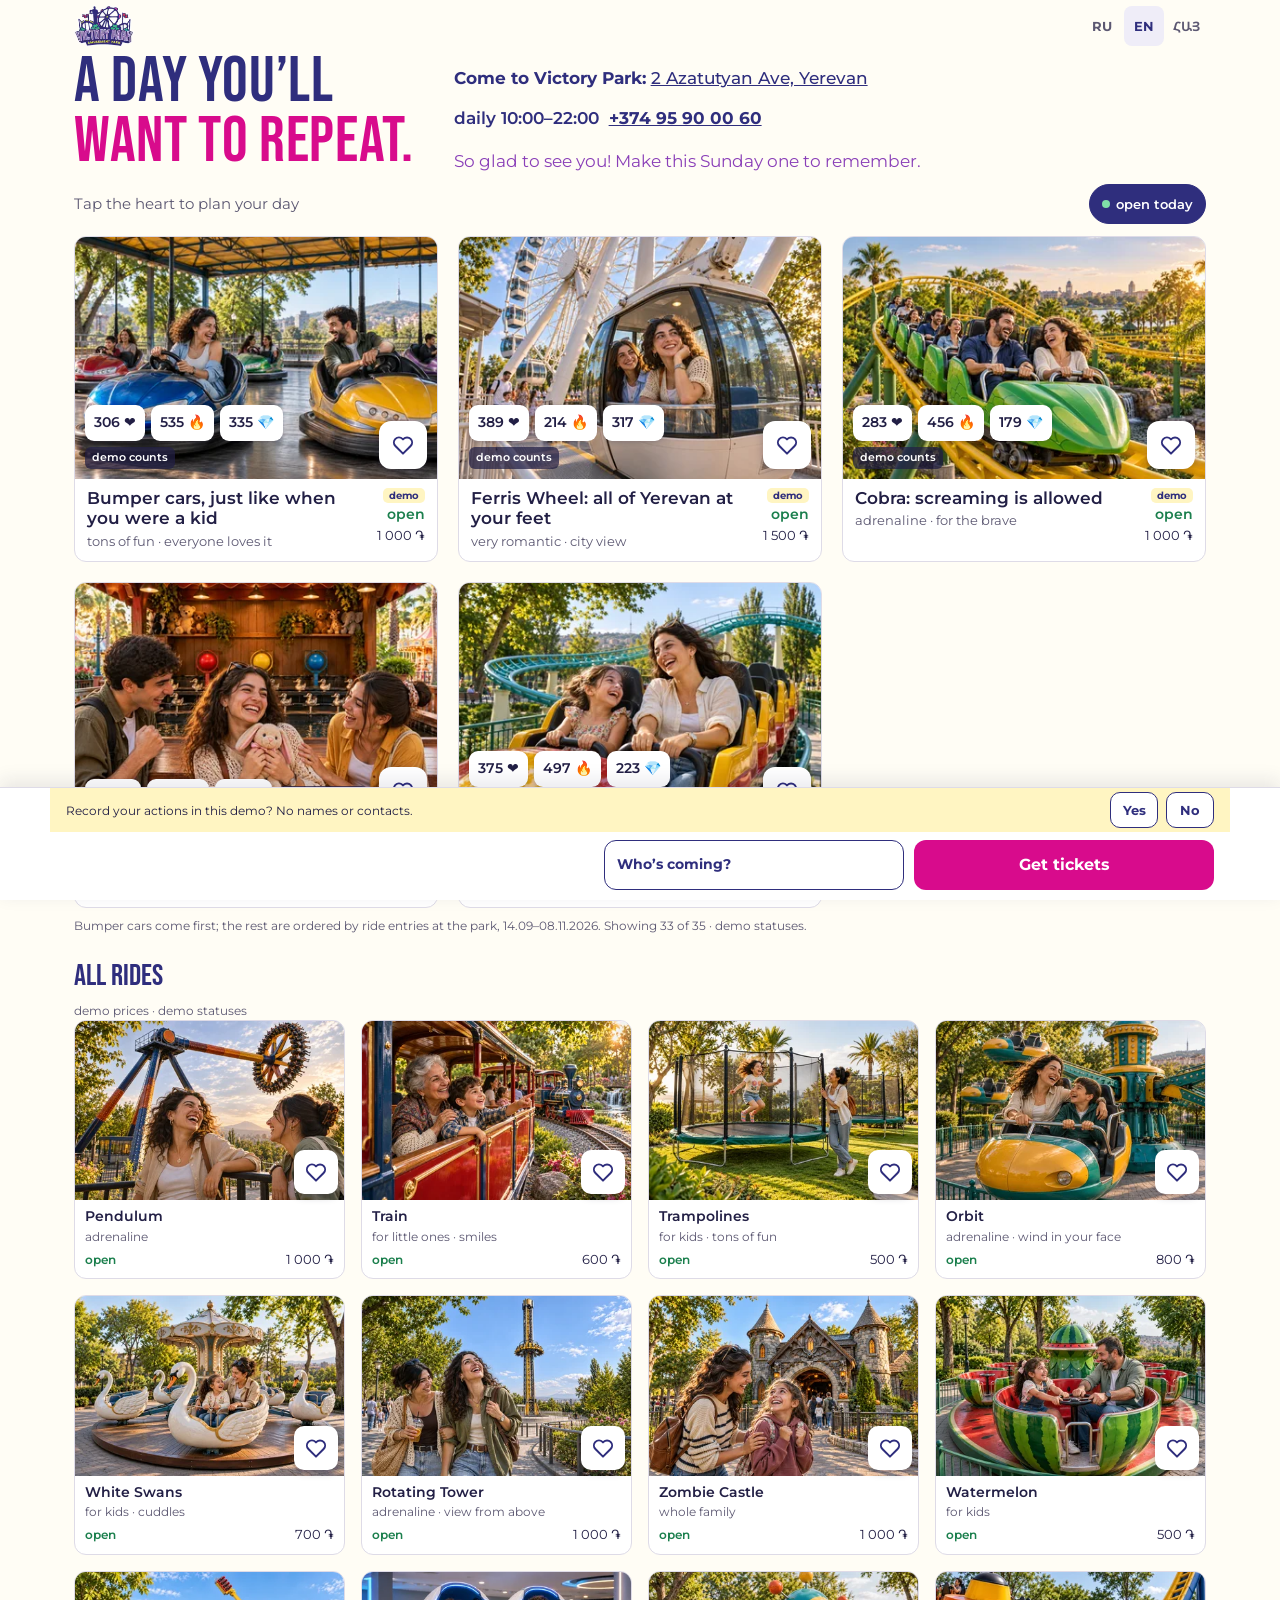
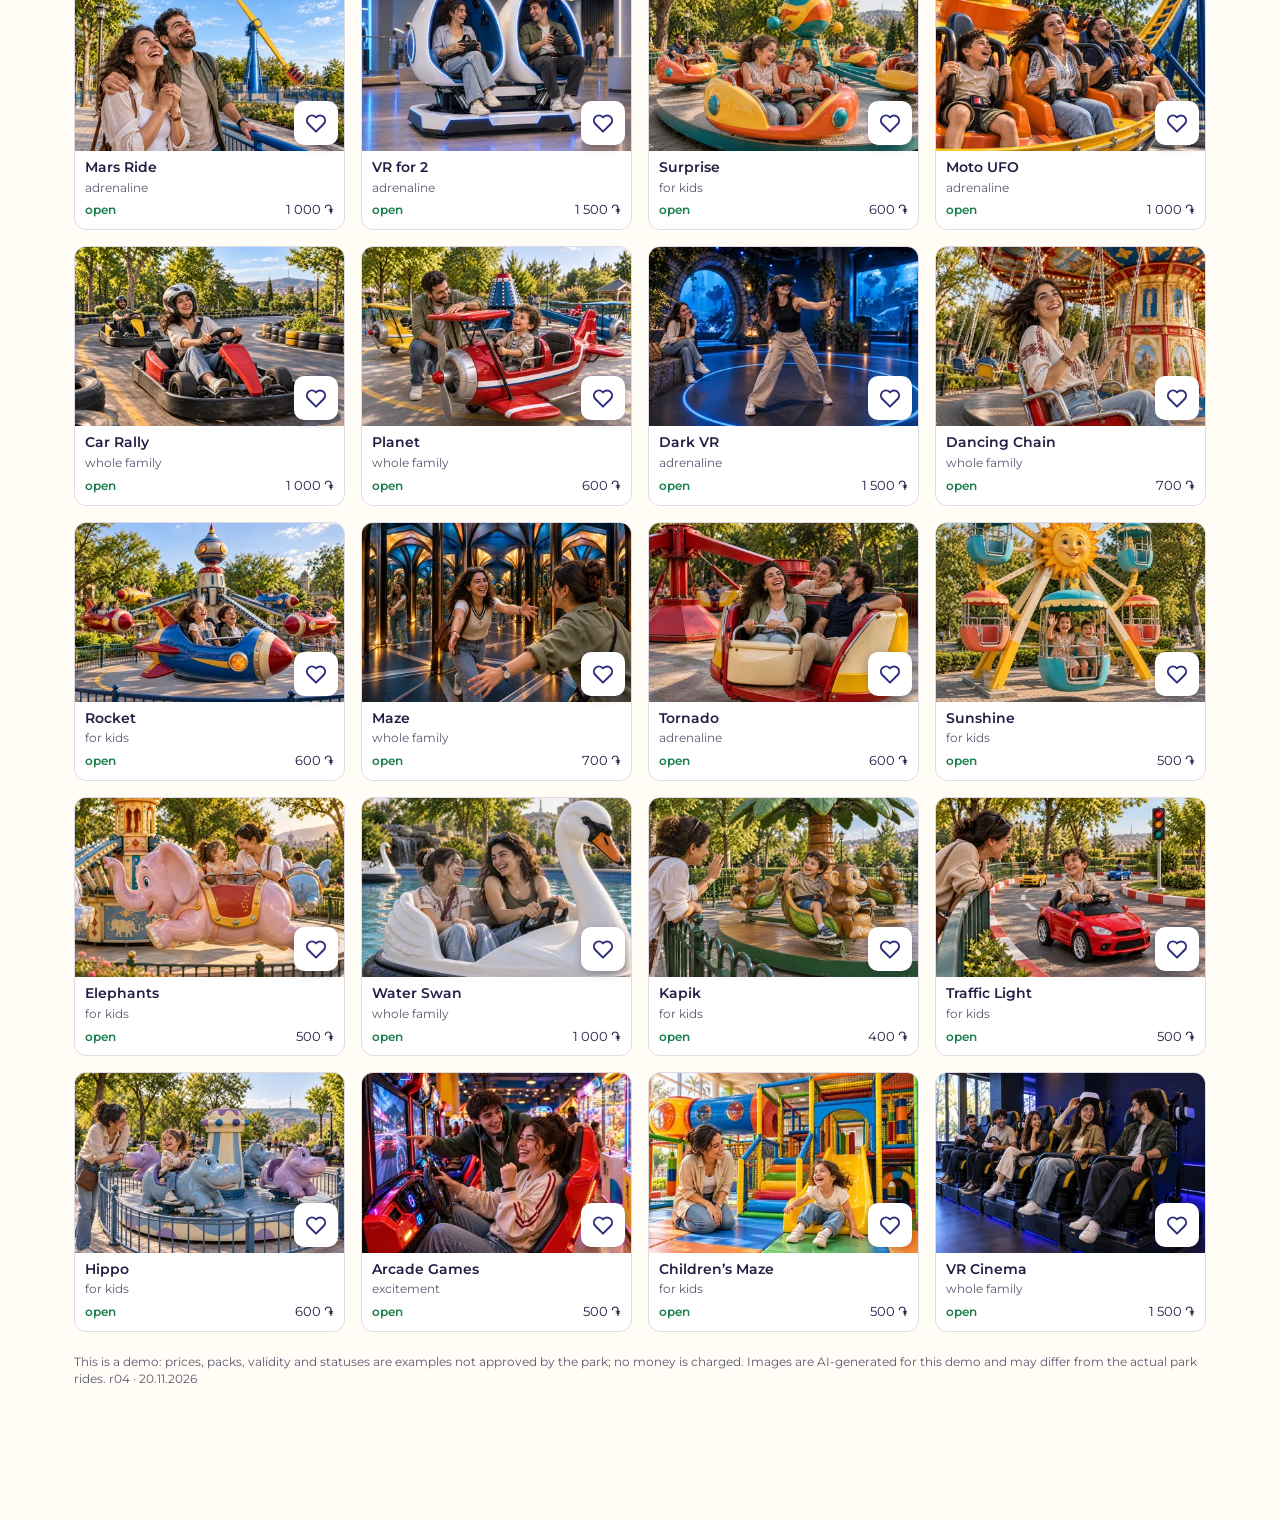
==== en/index.html @ 1c81b4ea "Publish Victory Park scratch prototype r04 (demo) Static demo of a new Victory Park (Yerevan) site p" ====
<!doctype html>
<html lang="en" data-lang="en">
<head>
<meta charset="utf-8"><meta http-equiv="Content-Security-Policy" content="default-src 'self'; script-src 'self'; script-src-attr 'none'; style-src 'self' 'unsafe-inline'; img-src 'self' data: blob:; font-src 'self' data:; connect-src 'self'; object-src 'none'; base-uri 'self'; form-action 'self'; frame-src 'none'; worker-src 'self'">
<meta name="viewport" content="width=device-width, initial-scale=1, viewport-fit=cover">
<title>Victory Park — a day you’ll want to repeat</title>
<meta name="description" content="Victory Park in Yerevan: tap hearts on rides, plan your day and get a ticket. Demo prototype.">
<meta name="robots" content="noindex">
<meta name="theme-color" content="#FFFDF5"><meta property="og:type" content="website"><meta property="og:site_name" content="Victory Park"><meta property="og:title" content="Victory Park — a day you’ll want to repeat"><meta property="og:description" content="Victory Park in Yerevan: tap hearts on rides, plan your day and get a ticket. Demo prototype."><meta property="og:url" content="https://konstantinpopov89.github.io/victory-park-scratch-demo/en/"><meta property="og:locale" content="en_US"><meta property="og:image" content="https://konstantinpopov89.github.io/victory-park-scratch-demo/assets/media/og-autodrom.jpg"><meta property="og:image:width" content="780"><meta property="og:image:height" content="520"><meta name="twitter:card" content="summary_large_image">
<link rel="icon" href="../assets/media/logo-160.webp">
<link rel="stylesheet" href="../assets/app.css?v=r04">
</head>
<body>
<a class="skip" href="#view">Skip to content</a>
<header class="top">
  <a class="logo" href="#/" aria-label="Victory Park"><img src="../assets/media/logo-160.webp" width="228" height="160" alt="Victory Park"></a>
  <a id="mine" class="mine" href="#/my" hidden></a>
  <nav id="langs" class="langs" aria-label="Language"></nav>
</header>
<main id="view" class="view" tabindex="-1"></main>
<div id="dock" class="dock"></div>
<div id="sheet" class="sheet" role="dialog" aria-modal="true" aria-labelledby="who-title" hidden><div class="sheet-bg"></div><div class="sheet-body"></div></div>
<noscript><p style="padding:16px">Please enable JavaScript to use this site.</p></noscript>
<script src="../assets/catalog.js?v=r04"></script>
<script src="../assets/i18n.js?v=r04"></script>
<script src="../assets/calc.js?v=r04"></script>
<script src="../assets/store.js?v=r04"></script>
<script src="../assets/qr.js?v=r04"></script>
<script src="../assets/app.js?v=r04"></script>
</body>
</html>
---- assets/app.css ----
/* Victory Park — прототип «с нуля по разбору Ильи». Цвета, шрифты и логотип — нынешних версий сайта. */
@font-face { font-family: "Bebas Neue"; src: url("fonts/bebas-latin.woff") format("woff"); font-display: swap; unicode-range: U+0000-024F, U+2000-206F; }
@font-face { font-family: "Bebas Neue"; src: url("fonts/bebas-cyrillic.ttf") format("truetype"); font-display: swap; unicode-range: U+0400-04FF; }
@font-face { font-family: Montserrat; src: url("fonts/montserrat-latin.woff") format("woff"); font-weight: 400 700; font-display: swap; unicode-range: U+0020-024F, U+2000-206F, U+2116, U+2190-2192, U+2212; }
@font-face { font-family: Montserrat; src: url("fonts/montserrat-cyrillic.woff") format("woff"); font-weight: 400 700; font-display: swap; unicode-range: U+0400-04FF; }
@font-face { font-family: "Noto Sans Armenian"; src: url("fonts/noto-armenian-400.woff") format("woff"); font-weight: 100 500; font-display: swap; }
@font-face { font-family: "Noto Sans Armenian"; src: url("fonts/noto-armenian-700.woff") format("woff"); font-weight: 600 900; font-display: swap; }

:root {
  --ink: #2F2E7D; --pink: #D80B8C; --yellow: #FFD400; --green: #1B7F4D; --paper: #FFFDF5;
  --card: #FFFFFF; --line: #DEDBE7; --muted: #5C5872; --warm: #FFF5C2; --tint: #FFF4FA; --violet: #8A3FB8;
  --text: #221F45; --dock: 76px; --r: 12px;
  --body: Montserrat, "Noto Sans Armenian", system-ui, -apple-system, "Segoe UI", sans-serif;
  --display: "Bebas Neue", "Noto Sans Armenian", Impact, sans-serif;
}
* { box-sizing: border-box; }
html { -webkit-text-size-adjust: 100%; }
body { margin: 0; background: var(--paper); color: var(--text); font: 400 16px/1.4 var(--body); }
html[data-lang="hy"] body { font-family: "Noto Sans Armenian", Montserrat, system-ui, sans-serif; }
img { display: block; max-width: 100%; }
a { color: var(--ink); }
button { font: inherit; color: inherit; cursor: pointer; }
h1, h2, h3, p, ul, ol, dl, dd { margin: 0; padding: 0; }
ul, ol { list-style: none; }
:focus-visible { outline: 3px solid var(--yellow); outline-offset: 2px; box-shadow: 0 0 0 5px var(--ink); border-radius: 6px; }
.skip { position: absolute; left: -999px; top: 0; background: var(--ink); color: #fff; padding: 10px 14px; z-index: 50; }
.skip:focus { left: 8px; top: 8px; }
.muted { color: var(--muted); } .small { font-size: 13px; }

/* верхняя плашка: логотип и язык, не выше 44 px */
.top { height: 44px; display: flex; align-items: center; justify-content: space-between; padding: 0 16px; max-width: 1180px; margin: 0 auto; }
.logo img { height: 36px; width: auto; }
.langs { display: flex; gap: 2px; }
.langs a { min-width: 40px; min-height: 40px; display: inline-flex; align-items: center; justify-content: center; padding: 0 6px; font-size: 13px; font-weight: 700; text-decoration: none; color: var(--muted); border-radius: 8px; }
.langs a[aria-current] { color: var(--ink); background: #EFEDF8; }
.mine { margin-left: auto; margin-right: 6px; min-height: 40px; display: inline-flex; align-items: center; padding: 0 10px; border: 1.5px solid var(--line); border-radius: 999px; background: #fff; font-size: 13px; font-weight: 700; color: var(--ink); text-decoration: none; white-space: nowrap; }
.mine[hidden] { display: none; }

.view { max-width: 1180px; margin: 0 auto; padding: 0 16px calc(var(--dock) + 20px); outline: none; }

/* первый экран */
.hero h1 { font: 400 42px/.94 var(--display); letter-spacing: .01em; text-transform: uppercase; color: var(--ink); margin: 2px 0 8px; }
.hero h1 span { display: block; } .hero h1 .pk { color: var(--pink); }
html[data-lang="hy"] .hero h1 { font: 700 29px/1.08 "Noto Sans Armenian", sans-serif; text-transform: none; letter-spacing: 0; }
.invite { font-size: 15px; font-weight: 700; color: var(--ink); line-height: 1.3; }
.invite a { font-weight: 500; display: inline-block; }
.hours { font-size: 15px; font-weight: 600; color: var(--ink); margin-top: 3px; display: flex; flex-wrap: wrap; column-gap: 10px; }
.hours a { font-weight: 700; white-space: nowrap; }
.warm { color: var(--violet); font-size: 15px; line-height: 1.3; margin: 8px 0 8px; }
.listbar { display: flex; align-items: center; justify-content: space-between; gap: 8px; margin: 0 0 8px; }
.listbar .hint { font-size: 13px; color: var(--muted); line-height: 1.25; }

.chip { display: inline-flex; align-items: center; gap: 6px; min-height: 40px; padding: 0 12px; border: 1.5px solid var(--line); border-radius: 999px; background: #fff; font-size: 13px; font-weight: 600; white-space: nowrap; color: var(--text); }
.chip i { width: 8px; height: 8px; border-radius: 50%; background: #B9B5C9; }
.chip.on { background: var(--ink); border-color: var(--ink); color: #fff; }
.chip.on i { background: #7FE0A8; }
.chip.lg { min-height: 48px; padding: 0 18px; font-size: 16px; }
.chip.sm { min-height: 40px; }

.cards.hits { display: grid; gap: 16px; }
.card { background: var(--card); border: 1px solid var(--line); border-radius: var(--r); overflow: hidden; }
.card .ph { position: relative; background: #E9E6F2; }
.card.big .ph { aspect-ratio: 10 / 9; }
.card.small .ph { aspect-ratio: 3 / 2; }
.card .ph img { width: 100%; height: 100%; object-fit: cover; }
.card.paused .ph img { filter: grayscale(.7) opacity(.75); }

.heart { position: absolute; right: 10px; bottom: 10px; width: 48px; height: 48px; display: grid; place-items: center; border: 0; border-radius: 12px; background: #fff; box-shadow: 0 2px 8px rgba(34, 31, 69, .28); padding: 0; }
.heart svg { fill: none; stroke: var(--ink); stroke-width: 2; stroke-linejoin: round; }
.heart.on svg { fill: var(--pink); stroke: var(--pink); }
.heart.pop svg { animation: pop .38s ease-out; }
.card.small .heart { width: 44px; height: 44px; right: 6px; bottom: 6px; border-radius: 10px; }
@keyframes pop { 0% { transform: scale(.6); } 55% { transform: scale(1.3); } 100% { transform: scale(1); } }

.reacts { position: absolute; left: 10px; bottom: 10px; right: 68px; display: flex; flex-wrap: wrap; align-items: center; gap: 6px; }
.react { min-height: 36px; padding: 0 9px; border: 0; border-radius: 9px; background: #fff; box-shadow: 0 1px 5px rgba(34, 31, 69, .25); font-size: 14px; display: inline-flex; align-items: center; gap: 4px; }
.react b { font-weight: 600; }
.react.on { background: var(--ink); color: #fff; }
.reacts .demo { font-size: 11px; font-weight: 600; color: #fff; background: rgba(34, 31, 69, .72); padding: 3px 7px; border-radius: 6px; }

.card.big .cap { display: flex; justify-content: space-between; gap: 10px; padding: 9px 12px 11px; }
.card.big h2 { font-size: 17px; line-height: 1.22; font-weight: 600; }
.tags { font-size: 13px; color: var(--muted); margin-top: 3px; }
.tags .fit { color: var(--pink); font-weight: 600; }
.capside { text-align: right; flex: none; display: flex; flex-direction: column; gap: 2px; }
.st { font-size: 14px; font-weight: 600; white-space: nowrap; }
.st.on { color: var(--green); } .st.off { color: var(--muted); }
.price { font-size: 13px; color: var(--text); white-space: nowrap; } .capside .dm { align-self: flex-end; font-size: 10px; font-weight: 700; line-height: 1.3; color: var(--ink); background: var(--warm); padding: 1px 6px; border-radius: 5px; white-space: nowrap; }
.basis { font-size: 12px; color: var(--muted); margin: 10px 0 0; }
/* переключатель первого хита: два варианта для сравнения, стоит ниже первого экрана */
.firstsw { display: flex; flex-wrap: wrap; align-items: center; gap: 6px; margin: 8px 0 0; font-size: 12px; color: var(--muted); }
.seg { min-height: 36px; padding: 0 12px; border: 1.5px solid var(--line); border-radius: 999px; background: #fff; font-size: 12px; font-weight: 600; color: var(--text); }
.seg.on { background: var(--ink); border-color: var(--ink); color: #fff; }
.sub { font: 400 30px/1 var(--display); text-transform: uppercase; color: var(--ink); margin: 26px 0 12px; }
html[data-lang="hy"] .sub, html[data-lang="hy"] h1.page { font: 700 22px/1.15 "Noto Sans Armenian", sans-serif; text-transform: none; }
.cards.grid { display: grid; grid-template-columns: 1fr 1fr; gap: 12px; }
.card.small .cap { padding: 8px 10px 10px; }
.card.small h3 { font-size: 14px; line-height: 1.25; font-weight: 600; }
.card.small .tags { font-size: 12px; }
.card.small .meta { display: flex; justify-content: space-between; align-items: baseline; gap: 6px; margin-top: 4px; flex-wrap: wrap; }
.card.small .st { font-size: 12px; }
.foot { font-size: 12px; color: var(--muted); margin: 22px 0 0; }

/* нижняя панель */
.dock { position: fixed; left: 0; right: 0; bottom: 0; z-index: 20; background: #fff; border-top: 1px solid var(--line); box-shadow: 0 -6px 18px rgba(34, 31, 69, .10); padding-bottom: env(safe-area-inset-bottom, 0px); }
.dock[hidden] { display: none; }
.dock > * { max-width: 1180px; margin-left: auto; margin-right: auto; }
/* плашка согласия и строка суммы — фиксированной высоты: под них заранее оставлено место (см. fitFirst в app.js) */
.consent { display: flex; align-items: center; gap: 8px; min-height: 44px; padding: 4px 16px; background: var(--warm); }
.consent p { flex: 1; font-size: 12px; line-height: 1.25; }
.consent button { min-width: 48px; min-height: 36px; padding: 0 10px; border: 1.5px solid var(--ink); border-radius: 10px; background: #fff; font-size: 13px; font-weight: 700; color: var(--ink); }
.sumline { display: flex; justify-content: space-between; align-items: center; gap: 10px; height: 40px; padding: 6px 16px 0; font-size: 13px; line-height: 1.2; }
.sumline .sl { min-width: 0; white-space: nowrap; overflow: hidden; text-overflow: ellipsis; } @media (max-width: 519px) { .sumline { height: 54px; } .sumline .sl { white-space: normal; } } /* до 519 px строка суммы в две строки: дата курса и «демо-цены» видны целиком */
.sumline b { font-size: 15px; }
.sumline small { display: block; font-size: 11.5px; color: var(--muted); overflow: hidden; text-overflow: ellipsis; }
.sumline a { flex: none; font-weight: 600; min-height: 34px; display: inline-flex; align-items: center; }
.bar { display: flex; gap: 10px; padding: 8px 16px 10px; }
.who { flex: 1 1 44%; min-width: 0; min-height: 50px; display: flex; flex-direction: column; justify-content: center; align-items: flex-start; padding: 4px 12px; border: 1.5px solid var(--ink); border-radius: var(--r); background: #fff; font-size: 14px; font-weight: 700; color: var(--ink); text-align: left; }
.who small { font-size: 11px; font-weight: 500; line-height: 1.2; color: var(--muted); max-width: 100%; overflow: hidden; display: -webkit-box; -webkit-box-orient: vertical; -webkit-line-clamp: 3; overflow-wrap: anywhere; }
.who::after { content: ""; }
.cta { flex: 1 1 56%; min-height: 50px; display: flex; flex-direction: column; align-items: center; justify-content: center; padding: 4px 12px; border-radius: var(--r); background: var(--pink); color: #fff; font-size: 16px; font-weight: 700; text-decoration: none; text-align: center; line-height: 1.15; }
.cta small { font-size: 12px; font-weight: 600; opacity: .95; }
button.cta { border: 0; font-family: inherit; }
.bar.solo .cta { flex: 1 1 100%; }

/* выбор компании: выезжает снизу, под большой палец */
.sheet { position: fixed; inset: 0; z-index: 30; }
.sheet[hidden] { display: none; }
.sheet-bg { position: absolute; inset: 0; background: rgba(34, 31, 69, .45); }
.sheet-body { position: absolute; left: 0; right: 0; bottom: 0; max-width: 560px; margin: 0 auto; max-height: 82vh; overflow: auto; background: #fff; border-radius: 18px 18px 0 0; padding: 18px 16px calc(16px + env(safe-area-inset-bottom, 0px)); display: grid; gap: 12px; }
.sheet-body h2 { font-size: 20px; font-weight: 700; color: var(--ink); }
.whochips { display: flex; flex-wrap: wrap; gap: 8px; }
.stepper { display: flex; align-items: center; gap: 10px; font-size: 15px; }
.stepper span { flex: 1; }
.stepper button { width: 44px; height: 44px; border: 1.5px solid var(--ink); border-radius: 12px; background: #fff; font-size: 22px; line-height: 1; color: var(--ink); }
.stepper button[disabled] { opacity: .35; cursor: default; }
.stepper output { min-width: 24px; text-align: center; font-weight: 700; font-size: 18px; }
body.sheet-open { overflow: hidden; }

.btn { display: inline-flex; align-items: center; justify-content: center; min-height: 50px; padding: 0 22px; border: 0; border-radius: var(--r); background: var(--pink); color: #fff; font-size: 16px; font-weight: 700; text-decoration: none; }
.btn.ghost { background: #fff; color: var(--ink); border: 1.5px solid var(--ink); }
.link { background: none; border: 0; padding: 0 4px; min-height: 40px; color: var(--ink); font-weight: 700; text-decoration: underline; }

/* внутренние экраны */
.back { display: inline-flex; align-items: center; gap: 6px; min-height: 44px; font-size: 15px; font-weight: 600; text-decoration: none; }
h1.page { font: 400 36px/1 var(--display); text-transform: uppercase; color: var(--ink); margin: 2px 0 12px; }
.undo { background: var(--warm); border-radius: 10px; padding: 6px 12px; font-size: 14px; margin-bottom: 8px; }
.empty { font-size: 16px; margin: 12px 0 16px; }
.dayitem { display: grid; grid-template-columns: 92px 1fr 44px; gap: 12px; padding: 12px 0; border-bottom: 1px solid var(--line); align-items: start; }
.dayitem img { width: 92px; height: 62px; object-fit: cover; border-radius: 8px; }
.dayitem h2 { font-size: 16px; font-weight: 600; line-height: 1.25; }
.dayitem .meta { font-size: 13px; color: var(--muted); margin: 2px 0 8px; }
.dayitem .pnote { font-size: 13px; color: var(--muted); }
.riders { display: flex; flex-wrap: wrap; gap: 6px; align-items: center; }
.x { width: 44px; height: 44px; border: 0; background: none; font-size: 26px; line-height: 1; color: var(--muted); border-radius: 10px; }
.offers { margin-top: 18px; }
.offers > h2 { font-size: 18px; font-weight: 700; color: var(--ink); margin-bottom: 8px; }
.offer { border: 1.5px solid var(--line); border-radius: var(--r); padding: 12px; margin-bottom: 10px; background: #fff; }
.offer.on { border-color: var(--pink); background: var(--tint); }
.offer header { display: flex; justify-content: space-between; align-items: baseline; gap: 10px; }
.offer h3 { font-size: 16px; font-weight: 700; }
.offer .sum { font-size: 18px; white-space: nowrap; }
.offer .alt { font-size: 12px; color: var(--muted); }
.lines { margin: 8px 0 6px; display: grid; gap: 4px; }
.lines li { display: flex; justify-content: space-between; gap: 12px; font-size: 14px; }
.lines b { font-weight: 600; white-space: nowrap; }
.save { font-size: 14px; font-weight: 600; color: var(--green); }
.save.flat { color: var(--muted); font-weight: 500; }
.spare { font-size: 13px; color: var(--muted); }
.pick { margin-top: 8px; min-height: 44px; padding: 0 16px; border: 1.5px solid var(--ink); border-radius: 10px; background: #fff; font-weight: 700; font-size: 14px; color: var(--ink); }
.pick[aria-pressed="true"] { background: var(--ink); color: #fff; }
.units { font-size: 13px; color: var(--muted); margin: 8px 0; }
.totalrow { display: flex; align-items: baseline; flex-wrap: wrap; gap: 4px 10px; margin: 10px 0 4px; }
.totalrow span { font-size: 15px; font-weight: 600; }
.totalrow b { font-size: 24px; color: var(--ink); }
.totalrow small { font-size: 13px; color: var(--muted); }
.rate, .for { font-size: 13px; color: var(--muted); margin-top: 2px; }
.for span { font-weight: 600; }
.terms { border: 1.5px solid var(--line); border-radius: var(--r); background: #fff; margin: 12px 0; }
.terms summary { list-style: none; cursor: pointer; padding: 10px 40px 10px 12px; position: relative; min-height: 48px; }
.terms summary::-webkit-details-marker { display: none; }
.terms summary::after { content: ""; position: absolute; right: 14px; top: 50%; width: 16px; height: 16px; margin-top: -8px; background: url("data:image/svg+xml,%3Csvg xmlns='http://www.w3.org/2000/svg' viewBox='0 0 16 16'%3E%3Cpath d='M3 6l5 5 5-5' fill='none' stroke='%232F2E7D' stroke-width='2' stroke-linecap='round' stroke-linejoin='round'/%3E%3C/svg%3E") center / contain no-repeat; }
.terms[open] summary::after { transform: rotate(180deg); }
.terms summary span { display: block; font-weight: 700; font-size: 15px; color: var(--ink); }
.terms summary small { display: block; font-size: 12px; color: var(--muted); }
.terms dl { padding: 0 12px; }
.terms dt { font-size: 13px; font-weight: 700; margin-top: 6px; }
.terms dd { font-size: 14px; }
.terms .demoline { font-size: 13px; background: var(--warm); margin: 10px 12px 12px; padding: 8px 10px; border-radius: 8px; }
.go { display: flex; flex-wrap: wrap; gap: 10px; margin: 14px 0 6px; }
.packs { display: grid; grid-template-columns: 1fr 1fr; gap: 10px; margin: 10px 0; }
.pack { text-align: left; display: grid; gap: 2px; padding: 12px; border: 1.5px solid var(--line); border-radius: var(--r); background: #fff; min-height: 76px; }
.pack.on { border-color: var(--pink); background: var(--tint); }
.pack span { font-weight: 700; font-size: 15px; } .pack b { font-size: 16px; color: var(--ink); } .pack small { font-size: 12px; color: var(--muted); }

/* оплата: четыре исхода выглядят по-разному */
.orderno { font-size: 13px; color: var(--muted); margin: -6px 0 10px; }
.note { background: var(--warm); border-radius: 10px; padding: 8px 12px; font-size: 14px; margin: 0 0 10px; }
.note.warn { background: #FDECEC; color: #8C1D18; }
.demoline.solo { font-size: 13px; background: var(--warm); padding: 8px 10px; border-radius: 8px; margin: 0 0 4px; }
.btn.wide { width: 100%; }
.btn.sm { min-height: 44px; padding: 0 14px; font-size: 14px; flex: none; }
button[disabled] { opacity: .45; cursor: default; }
.result { display: grid; grid-template-columns: 36px 1fr; gap: 12px; align-items: start; padding: 12px; border: 1.5px solid; border-radius: var(--r); margin: 0 0 4px; }
.result svg { width: 36px; height: 36px; }
.result h2 { font-size: 18px; font-weight: 700; line-height: 1.2; }
.result p { font-size: 14px; margin-top: 3px; }
.r-cancel { background: #F3F2F7; border-color: #9A96AD; }
.r-fail { background: #FDECEC; border-color: #B3261E; } .r-fail h2 { color: #8C1D18; }
.r-unknown { background: var(--warm); border-color: #8A6A00; } .r-unknown h2 { color: #5E4800; }
.busy { display: flex; gap: 10px; align-items: center; padding: 12px; background: #EFEDF8; border-radius: var(--r); font-size: 14px; font-weight: 600; color: var(--ink); }
.spin { width: 20px; height: 20px; flex: none; border: 3px solid #C9C5E3; border-top-color: var(--ink); border-radius: 50%; animation: spin .8s linear infinite; }
@keyframes spin { to { transform: rotate(360deg); } }
.outcomes { display: flex; flex-wrap: wrap; gap: 8px; margin: 14px 0 0; padding: 8px 12px 12px; border: 1.5px dashed var(--line); border-radius: var(--r); min-width: 0; }
.outcomes legend { font-size: 12px; color: var(--muted); padding: 0 6px; }
.outcomes button { min-height: 44px; padding: 0 14px; border: 1.5px solid var(--ink); border-radius: 10px; background: #fff; font-size: 14px; font-weight: 600; color: var(--ink); }

/* билет */
.ticket { display: grid; gap: 8px; padding: 14px; border: 2px solid var(--ink); border-radius: 16px; background: #fff; }
.tdemo { background: var(--yellow); color: var(--text); font-size: 14px; font-weight: 700; text-align: center; padding: 8px 10px; border-radius: 8px; }
.qr { width: min(240px, 72%); margin: 2px auto; }
.qr svg { display: block; width: 100%; height: auto; }
.tcode { text-align: center; font-size: 14px; }
.tcode b { font-size: 18px; letter-spacing: .08em; color: var(--ink); white-space: nowrap; }
.ticket .orderno { margin: 0; text-align: center; }
.valid { font-size: 13px; color: var(--muted); }
.keep { margin-top: 10px; }
.mylist li { display: flex; justify-content: space-between; align-items: center; gap: 12px; padding: 12px 0; border-bottom: 1px solid var(--line); }
.mylist b { font-size: 15px; }
.mylist .meta { font-size: 13px; color: var(--muted); margin-top: 2px; }
.tag { display: inline-block; margin-left: 6px; padding: 2px 8px; border-radius: 999px; background: #EFEDF8; color: var(--ink); font-size: 12px; font-weight: 700; white-space: nowrap; }
.tag.t-paid { background: #DDF3E6; color: #145C38; }
.tag.t-failed { background: #FDECEC; color: #8C1D18; }
.tag.t-unknown, .tag.t-processing { background: var(--warm); color: #5E4800; }
.logwrap { overflow-x: auto; margin-top: 10px; }
.logtable { width: 100%; border-collapse: collapse; font-size: 12px; }
.logtable th, .logtable td { text-align: left; padding: 4px 6px; border-bottom: 1px solid var(--line); vertical-align: top; }

/* узкий телефон */
@media (max-width: 359px) {
  .hero h1 { font-size: 36px; } .view, .top { padding-left: 12px; padding-right: 12px; }
  .bar, .consent, .sumline { padding-left: 12px; padding-right: 12px; }
  .consent p { font-size: 11px; } .who small { -webkit-line-clamp: 4; }
  .sumline { height: auto; min-height: 54px; padding-bottom: 2px; } .sumline .sl { white-space: normal; }
  .reacts .demo { display: block; }
  .dayitem { grid-template-columns: 72px 1fr 44px; } .dayitem img { width: 72px; height: 48px; }
}
/* широкий экран */
@media (min-width: 900px) {
  .top { height: 52px; padding: 0 24px; } .logo img { height: 42px; }
  .view { padding-left: 24px; padding-right: 24px; }
  .hero { display: grid; grid-template-columns: auto 1fr; column-gap: 40px; align-items: end; margin-bottom: 4px; }
  .hero h1 { font-size: 64px; grid-row: 1 / span 3; margin: 0; }
  html[data-lang="hy"] .hero h1 { font-size: 40px; }
  .invite, .hours { font-size: 17px; } .warm { font-size: 17px; margin: 4px 0 0; }
  .listbar { margin: 12px 0; } .listbar .hint { font-size: 15px; }
  .cards.hits { grid-template-columns: repeat(3, 1fr); gap: 20px; }
  .card.big .ph { aspect-ratio: 3 / 2; }
  .cards.grid { grid-template-columns: repeat(4, 1fr); gap: 16px; }
  .v-day, .v-order, .v-tickets, .v-pay, .v-ticket, .v-my, .v-log { max-width: 760px; }
  .bar { justify-content: flex-end; } .who, .cta { flex: 0 0 300px; }
  .packs { grid-template-columns: repeat(3, 1fr); }
}
@media (prefers-reduced-motion: reduce) { * { animation: none !important; transition: none !important; scroll-behavior: auto !important; } }
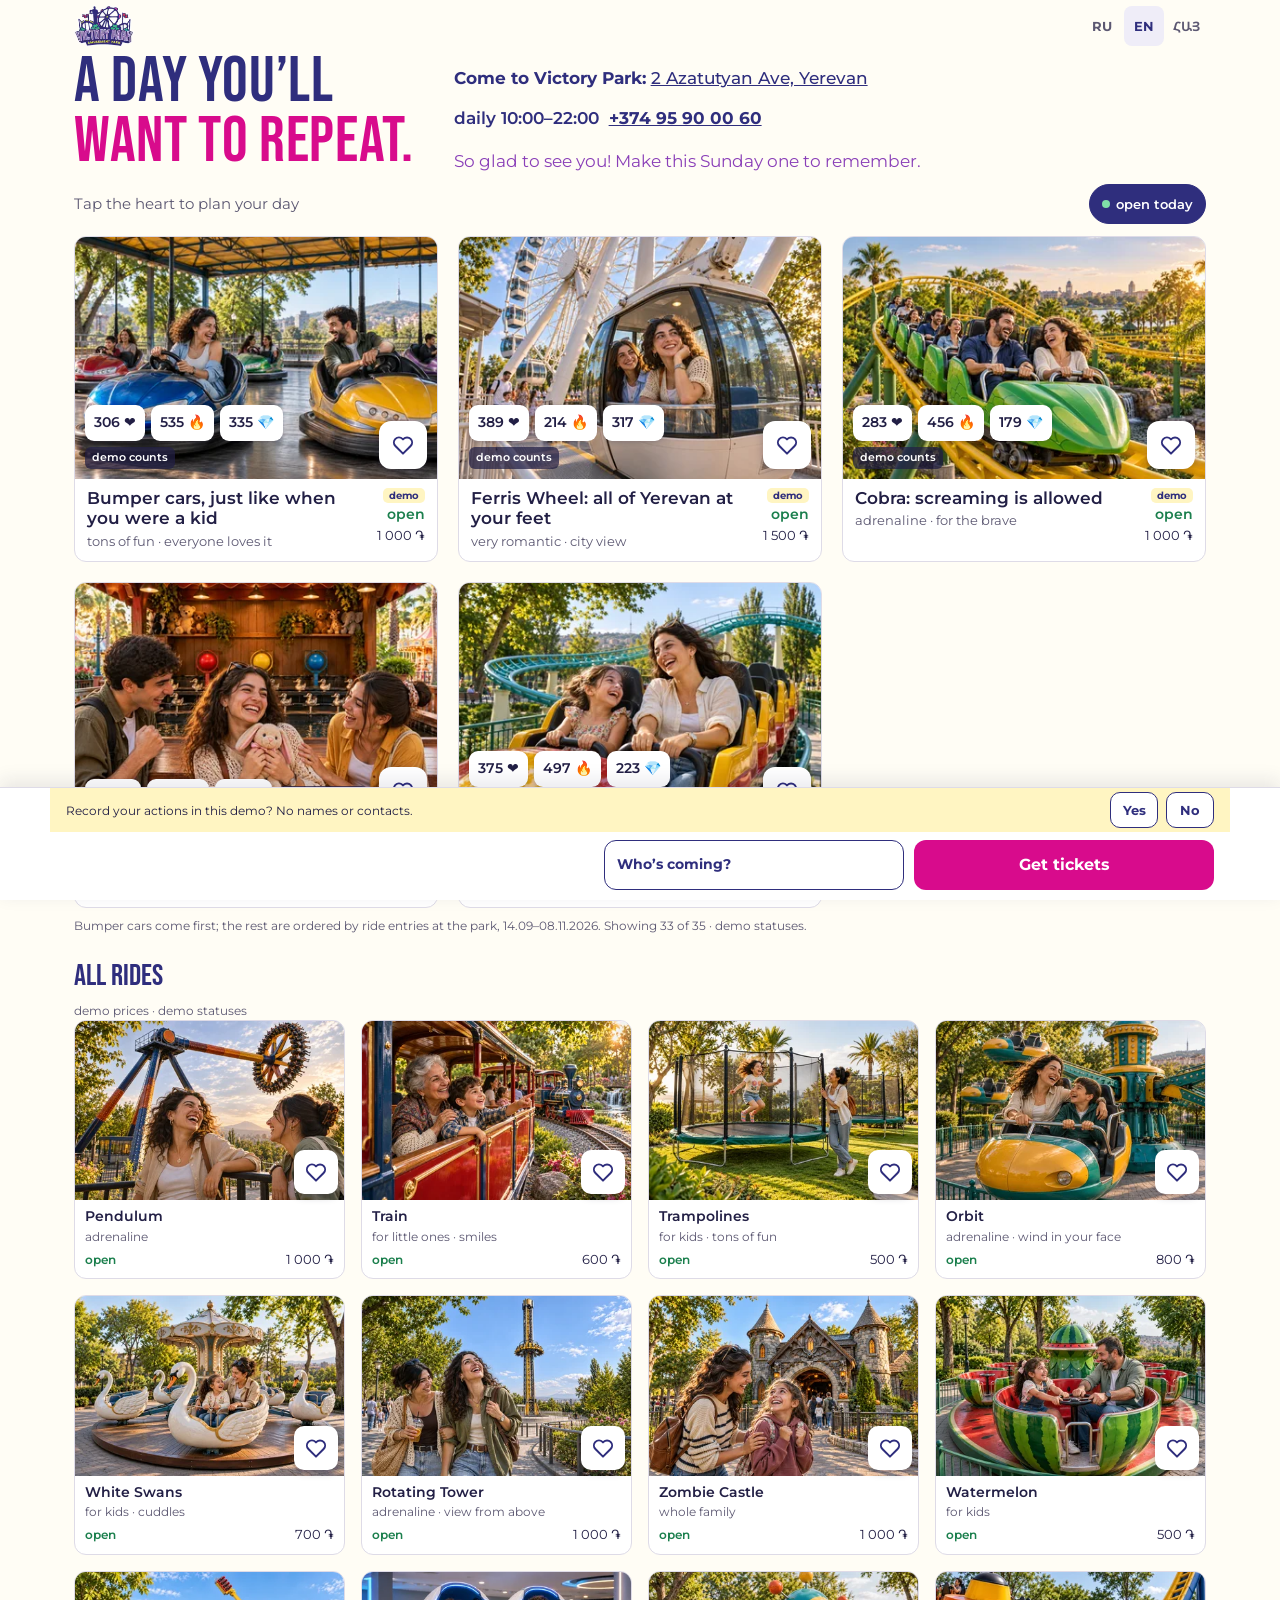
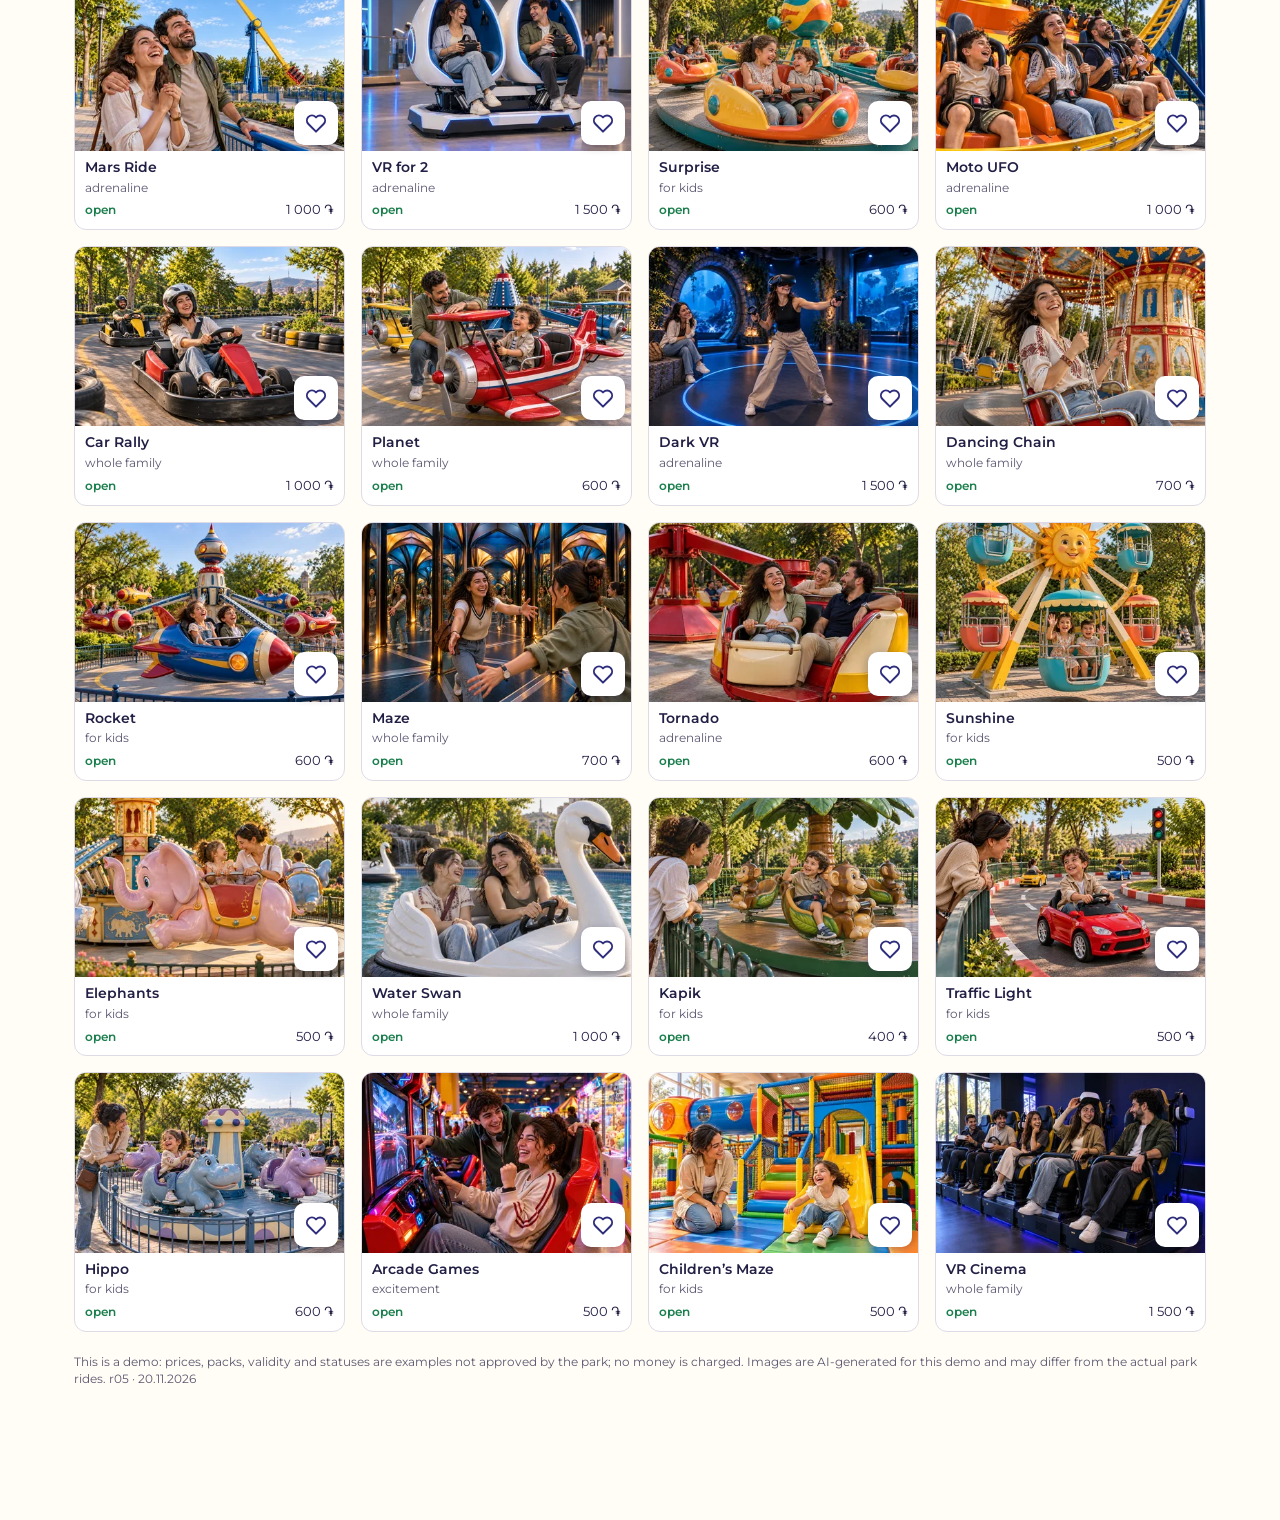
==== commit d3df8015: "Publish Victory Park scratch prototype r05 (demo): question «Кто идёт?» counts the guest Co-Authored" ====
--- a/en/index.html
+++ b/en/index.html
@@ -8,7 +8,7 @@
 <meta name="robots" content="noindex">
 <meta name="theme-color" content="#FFFDF5"><meta property="og:type" content="website"><meta property="og:site_name" content="Victory Park"><meta property="og:title" content="Victory Park — a day you’ll want to repeat"><meta property="og:description" content="Victory Park in Yerevan: tap hearts on rides, plan your day and get a ticket. Demo prototype."><meta property="og:url" content="https://konstantinpopov89.github.io/victory-park-scratch-demo/en/"><meta property="og:locale" content="en_US"><meta property="og:image" content="https://konstantinpopov89.github.io/victory-park-scratch-demo/assets/media/og-autodrom.jpg"><meta property="og:image:width" content="780"><meta property="og:image:height" content="520"><meta name="twitter:card" content="summary_large_image">
 <link rel="icon" href="../assets/media/logo-160.webp">
-<link rel="stylesheet" href="../assets/app.css?v=r04">
+<link rel="stylesheet" href="../assets/app.css?v=r05">
 </head>
 <body>
 <a class="skip" href="#view">Skip to content</a>
@@ -21,11 +21,11 @@
 <div id="dock" class="dock"></div>
 <div id="sheet" class="sheet" role="dialog" aria-modal="true" aria-labelledby="who-title" hidden><div class="sheet-bg"></div><div class="sheet-body"></div></div>
 <noscript><p style="padding:16px">Please enable JavaScript to use this site.</p></noscript>
-<script src="../assets/catalog.js?v=r04"></script>
-<script src="../assets/i18n.js?v=r04"></script>
-<script src="../assets/calc.js?v=r04"></script>
-<script src="../assets/store.js?v=r04"></script>
-<script src="../assets/qr.js?v=r04"></script>
-<script src="../assets/app.js?v=r04"></script>
+<script src="../assets/catalog.js?v=r05"></script>
+<script src="../assets/i18n.js?v=r05"></script>
+<script src="../assets/calc.js?v=r05"></script>
+<script src="../assets/store.js?v=r05"></script>
+<script src="../assets/qr.js?v=r05"></script>
+<script src="../assets/app.js?v=r05"></script>
 </body>
 </html>
